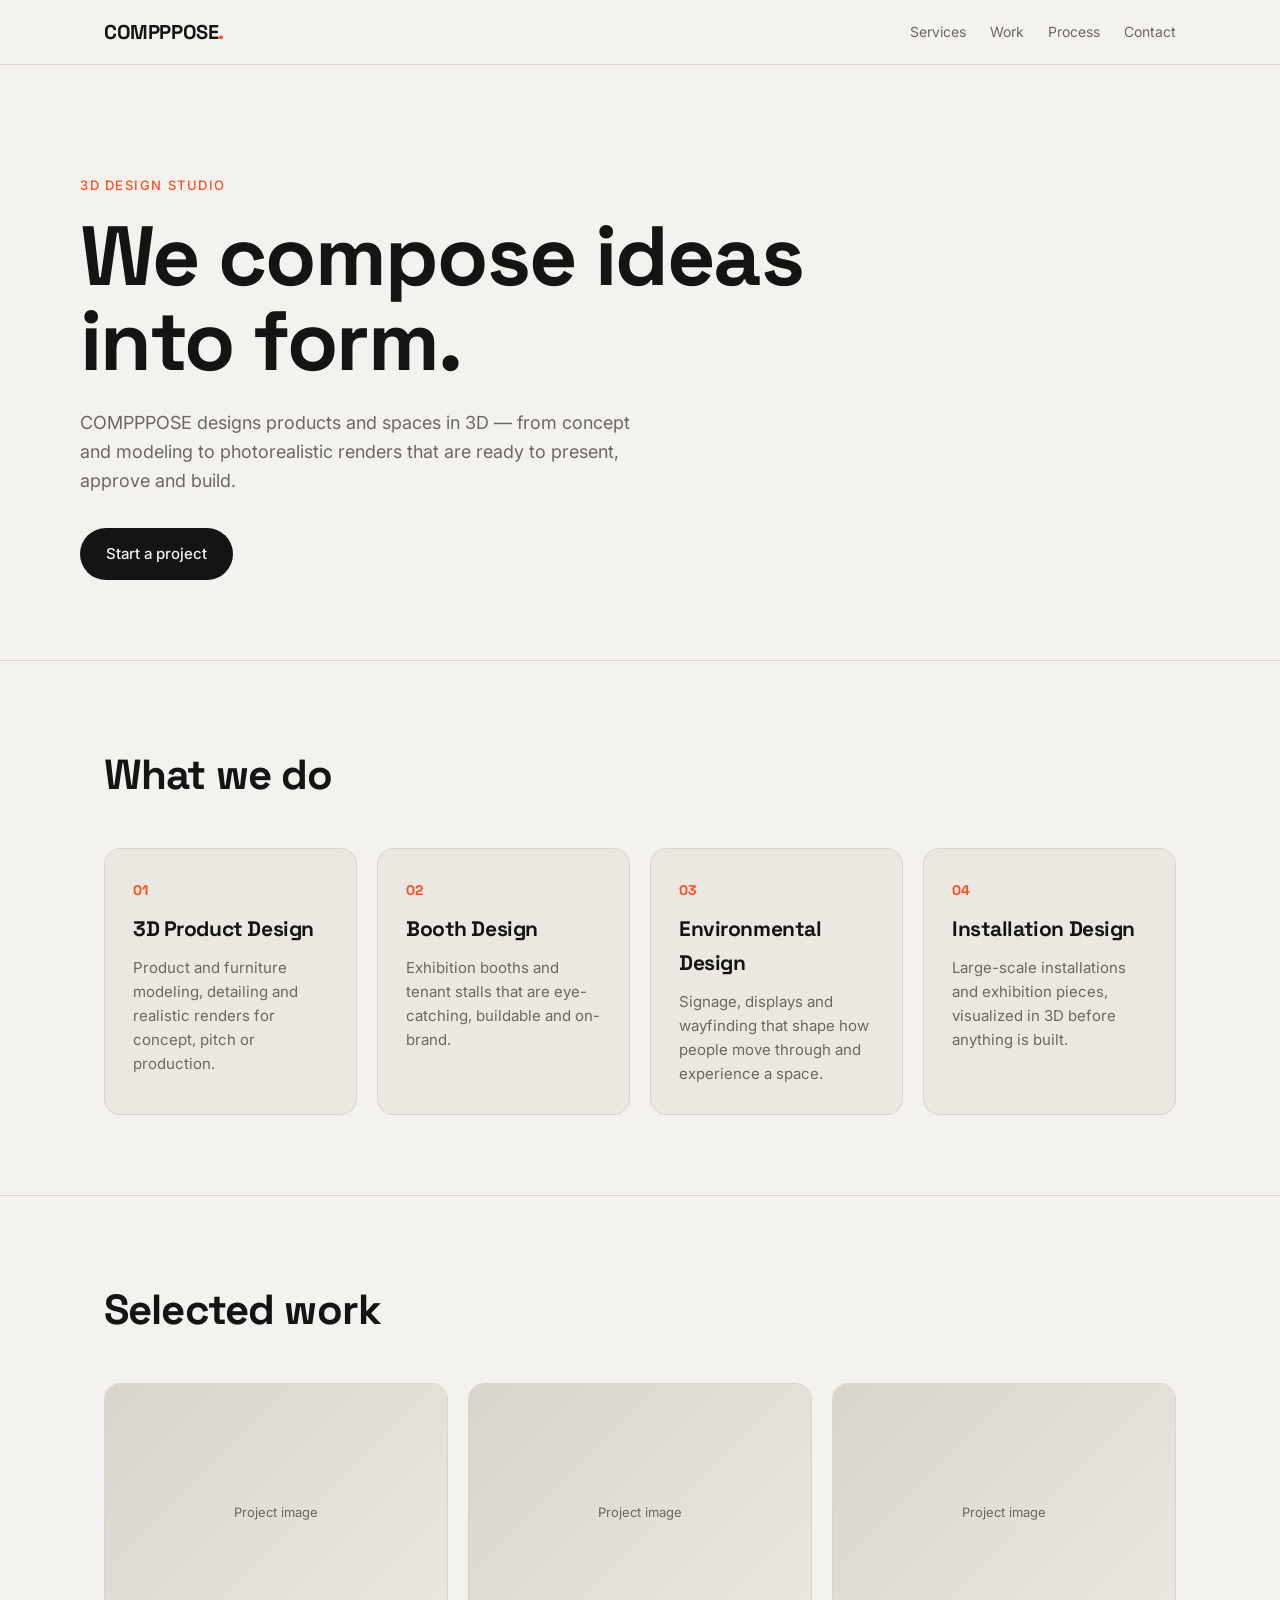
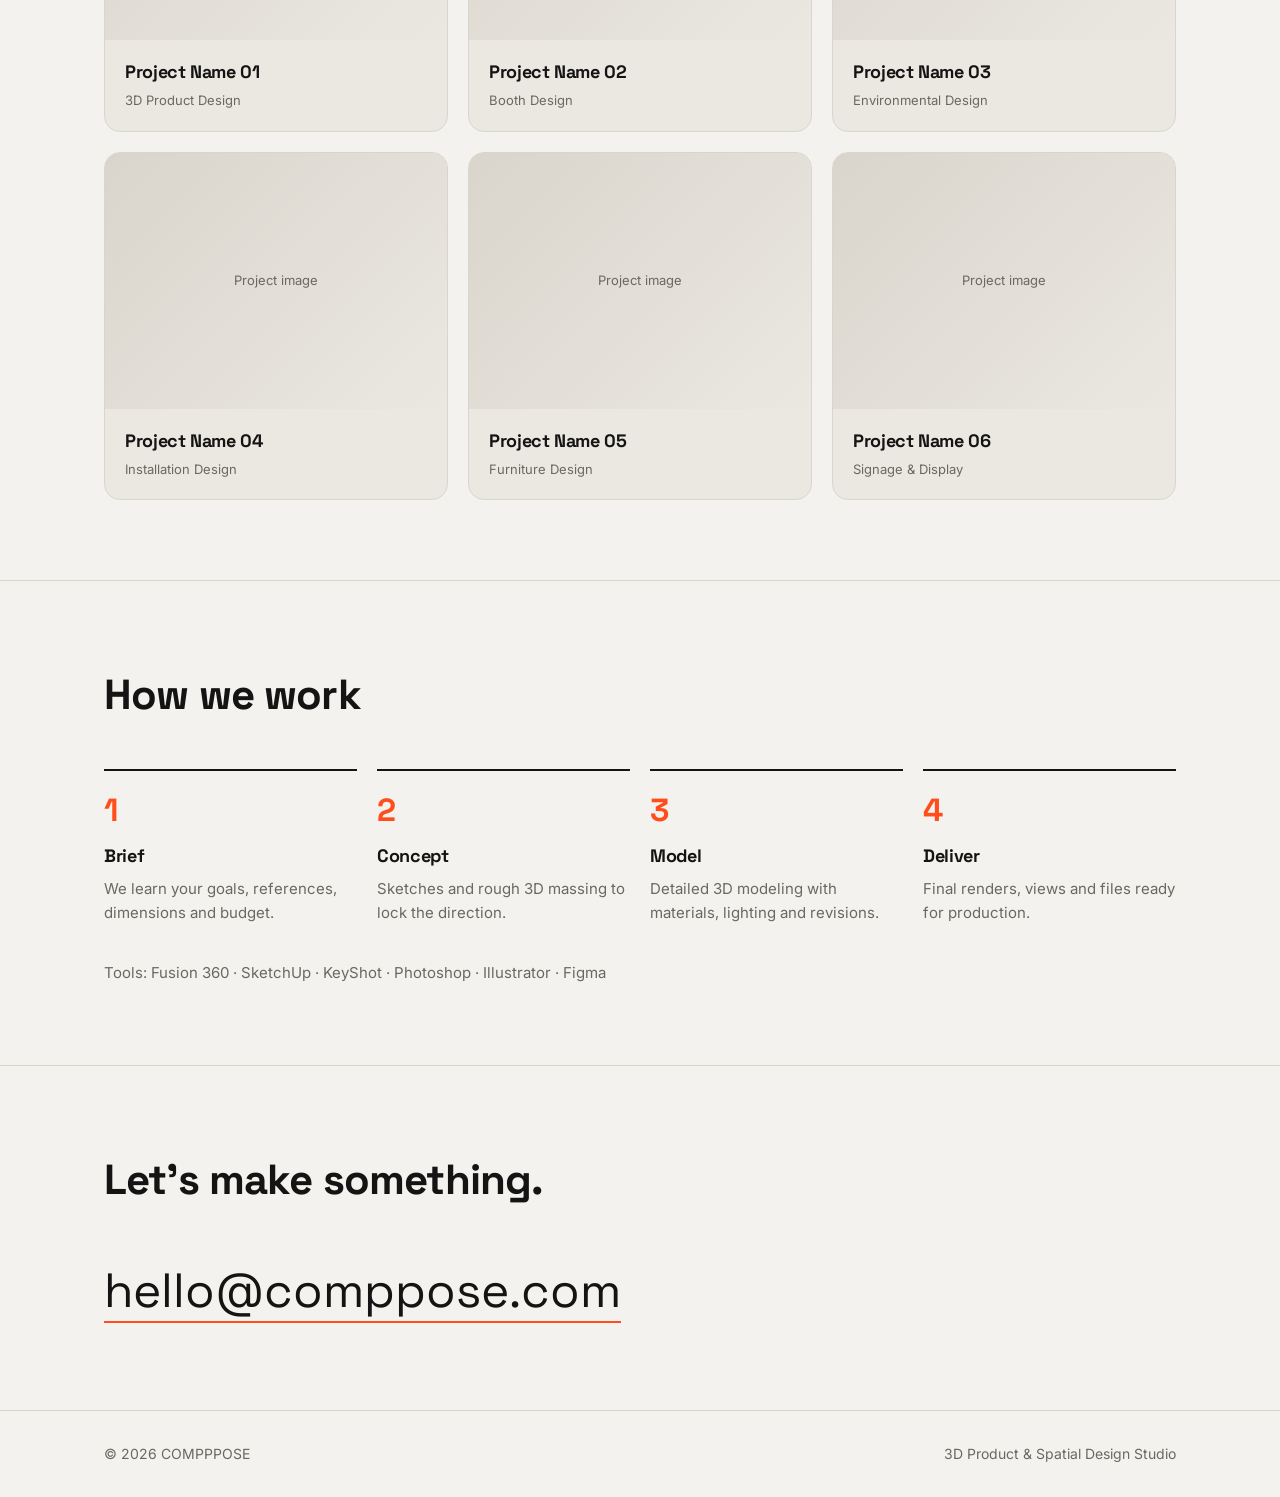
==== index.html @ c091b2ee "Rename index (1).html to index.html" ====
<!DOCTYPE html>
<html lang="en">
<head>
<meta charset="utf-8">
<meta name="viewport" content="width=device-width, initial-scale=1">
<title>COMPPPOSE — 3D Product & Spatial Design Studio</title>
<meta name="description" content="COMPPPOSE is a 3D design studio for product design, booth design, environmental design and installation design.">
<link rel="preconnect" href="https://fonts.googleapis.com">
<link href="https://fonts.googleapis.com/css2?family=Space+Grotesk:wght@400;500;700&family=Inter:wght@400;500&display=swap" rel="stylesheet">
<style>
:root{--bg:#f4f2ee;--fg:#141414;--muted:#6b6862;--line:#d9d5cd;--accent:#ff4d1c;--card:#ebe8e1}
@media (prefers-color-scheme:dark){:root{--bg:#121212;--fg:#f1eee8;--muted:#9a968e;--line:#2c2b29;--card:#1b1a19}}
*{box-sizing:border-box;margin:0;padding:0}
html{scroll-behavior:smooth}
body{background:var(--bg);color:var(--fg);font-family:Inter,system-ui,sans-serif;line-height:1.6}
a{color:inherit;text-decoration:none}
.wrap{max-width:1120px;margin:0 auto;padding:0 24px}
h1,h2,h3,.logo{font-family:"Space Grotesk",system-ui,sans-serif;letter-spacing:-.02em}
header{position:sticky;top:0;background:var(--bg);border-bottom:1px solid var(--line);z-index:5}
header .wrap{display:flex;justify-content:space-between;align-items:center;height:64px}
.logo{font-weight:700;font-size:20px}.logo span{color:var(--accent)}
nav a{margin-left:24px;font-size:14px;color:var(--muted)}nav a:hover{color:var(--fg)}
.hero{padding:110px 0 80px}
.tag{font-size:13px;color:var(--accent);font-weight:500;letter-spacing:.12em;text-transform:uppercase}
h1{font-size:clamp(40px,7vw,84px);line-height:1.02;margin:18px 0 24px;max-width:15ch}
.hero p{max-width:52ch;color:var(--muted);font-size:18px}
.btn{display:inline-block;margin-top:32px;background:var(--fg);color:var(--bg);padding:14px 26px;border-radius:999px;font-weight:500;font-size:15px}
.btn:hover{background:var(--accent);color:#fff}
section{padding:80px 0;border-top:1px solid var(--line)}
h2{font-size:clamp(28px,4vw,42px);margin-bottom:40px}
.grid{display:grid;gap:20px}
.services{grid-template-columns:repeat(auto-fit,minmax(240px,1fr))}
.svc{padding:28px;border:1px solid var(--line);border-radius:16px;background:var(--card)}
.svc b{font-family:"Space Grotesk";color:var(--accent);font-size:14px}
.svc h3{font-size:21px;margin:10px 0}
.svc p{color:var(--muted);font-size:15px}
.work{grid-template-columns:repeat(auto-fit,minmax(300px,1fr))}
.item{border-radius:16px;overflow:hidden;background:var(--card);border:1px solid var(--line)}
.thumb{aspect-ratio:4/3;display:grid;place-items:center;background:linear-gradient(135deg,var(--line),var(--card));color:var(--muted);font-size:13px;position:relative}
.thumb img{position:absolute;inset:0;width:100%;height:100%;object-fit:cover}
.item div.cap{padding:18px 20px}
.item h3{font-size:18px}.item span{font-size:13px;color:var(--muted)}
.steps{grid-template-columns:repeat(auto-fit,minmax(200px,1fr))}
.step{border-top:2px solid var(--fg);padding-top:14px}
.step b{font-family:"Space Grotesk";font-size:32px;color:var(--accent)}
.step h3{font-size:18px;margin:6px 0}.step p{color:var(--muted);font-size:15px}
.tools{color:var(--muted);margin-top:36px;font-size:15px}
.contact{text-align:left}
.contact a.mail{font-family:"Space Grotesk";font-size:clamp(24px,5vw,48px);border-bottom:2px solid var(--accent)}
footer{padding:32px 0;border-top:1px solid var(--line);color:var(--muted);font-size:14px}
footer .wrap{display:flex;justify-content:space-between;flex-wrap:wrap;gap:8px}
@media(max-width:600px){nav a{margin-left:14px}.hero{padding:70px 0 50px}}
</style>
</head>
<body>
<header><div class="wrap">
  <a class="logo" href="#top">COMPPPOSE<span>.</span></a>
  <nav><a href="#services">Services</a><a href="#work">Work</a><a href="#process">Process</a><a href="#contact">Contact</a></nav>
</div></header>

<main id="top">
<div class="wrap hero">
  <div class="tag">3D Design Studio</div>
  <h1>We compose ideas into form.</h1>
  <p>COMPPPOSE designs products and spaces in 3D — from concept and modeling to photorealistic renders that are ready to present, approve and build.</p>
  <a class="btn" href="#contact">Start a project</a>
</div>

<section id="services"><div class="wrap">
  <h2>What we do</h2>
  <div class="grid services">
    <div class="svc"><b>01</b><h3>3D Product Design</h3><p>Product and furniture modeling, detailing and realistic renders for concept, pitch or production.</p></div>
    <div class="svc"><b>02</b><h3>Booth Design</h3><p>Exhibition booths and tenant stalls that are eye-catching, buildable and on-brand.</p></div>
    <div class="svc"><b>03</b><h3>Environmental Design</h3><p>Signage, displays and wayfinding that shape how people move through and experience a space.</p></div>
    <div class="svc"><b>04</b><h3>Installation Design</h3><p>Large-scale installations and exhibition pieces, visualized in 3D before anything is built.</p></div>
  </div>
</div></section>

<section id="work"><div class="wrap">
  <h2>Selected work</h2>
  <div class="grid work">
    <!-- Replace each placeholder: put your render in /images and uncomment the <img> line -->
    <a class="item" href="#"><div class="thumb">Project image<!-- <img src="images/project-1.jpg" alt="Project 1"> --></div><div class="cap"><h3>Project Name 01</h3><span>3D Product Design</span></div></a>
    <a class="item" href="#"><div class="thumb">Project image<!-- <img src="images/project-2.jpg" alt="Project 2"> --></div><div class="cap"><h3>Project Name 02</h3><span>Booth Design</span></div></a>
    <a class="item" href="#"><div class="thumb">Project image<!-- <img src="images/project-3.jpg" alt="Project 3"> --></div><div class="cap"><h3>Project Name 03</h3><span>Environmental Design</span></div></a>
    <a class="item" href="#"><div class="thumb">Project image<!-- <img src="images/project-4.jpg" alt="Project 4"> --></div><div class="cap"><h3>Project Name 04</h3><span>Installation Design</span></div></a>
    <a class="item" href="#"><div class="thumb">Project image<!-- <img src="images/project-5.jpg" alt="Project 5"> --></div><div class="cap"><h3>Project Name 05</h3><span>Furniture Design</span></div></a>
    <a class="item" href="#"><div class="thumb">Project image<!-- <img src="images/project-6.jpg" alt="Project 6"> --></div><div class="cap"><h3>Project Name 06</h3><span>Signage &amp; Display</span></div></a>
  </div>
</div></section>

<section id="process"><div class="wrap">
  <h2>How we work</h2>
  <div class="grid steps">
    <div class="step"><b>1</b><h3>Brief</h3><p>We learn your goals, references, dimensions and budget.</p></div>
    <div class="step"><b>2</b><h3>Concept</h3><p>Sketches and rough 3D massing to lock the direction.</p></div>
    <div class="step"><b>3</b><h3>Model</h3><p>Detailed 3D modeling with materials, lighting and revisions.</p></div>
    <div class="step"><b>4</b><h3>Deliver</h3><p>Final renders, views and files ready for production.</p></div>
  </div>
  <p class="tools">Tools: Fusion 360 · SketchUp · KeyShot · Photoshop · Illustrator · Figma</p>
</div></section>

<section id="contact"><div class="wrap contact">
  <h2>Let’s make something.</h2>
  <a class="mail" href="mailto:hello@comppose.com">hello@comppose.com</a>
</div></section>
</main>

<footer><div class="wrap"><span>© <script>document.write(new Date().getFullYear())</script> COMPPPOSE</span><span>3D Product &amp; Spatial Design Studio</span></div></footer>
</body>
</html>
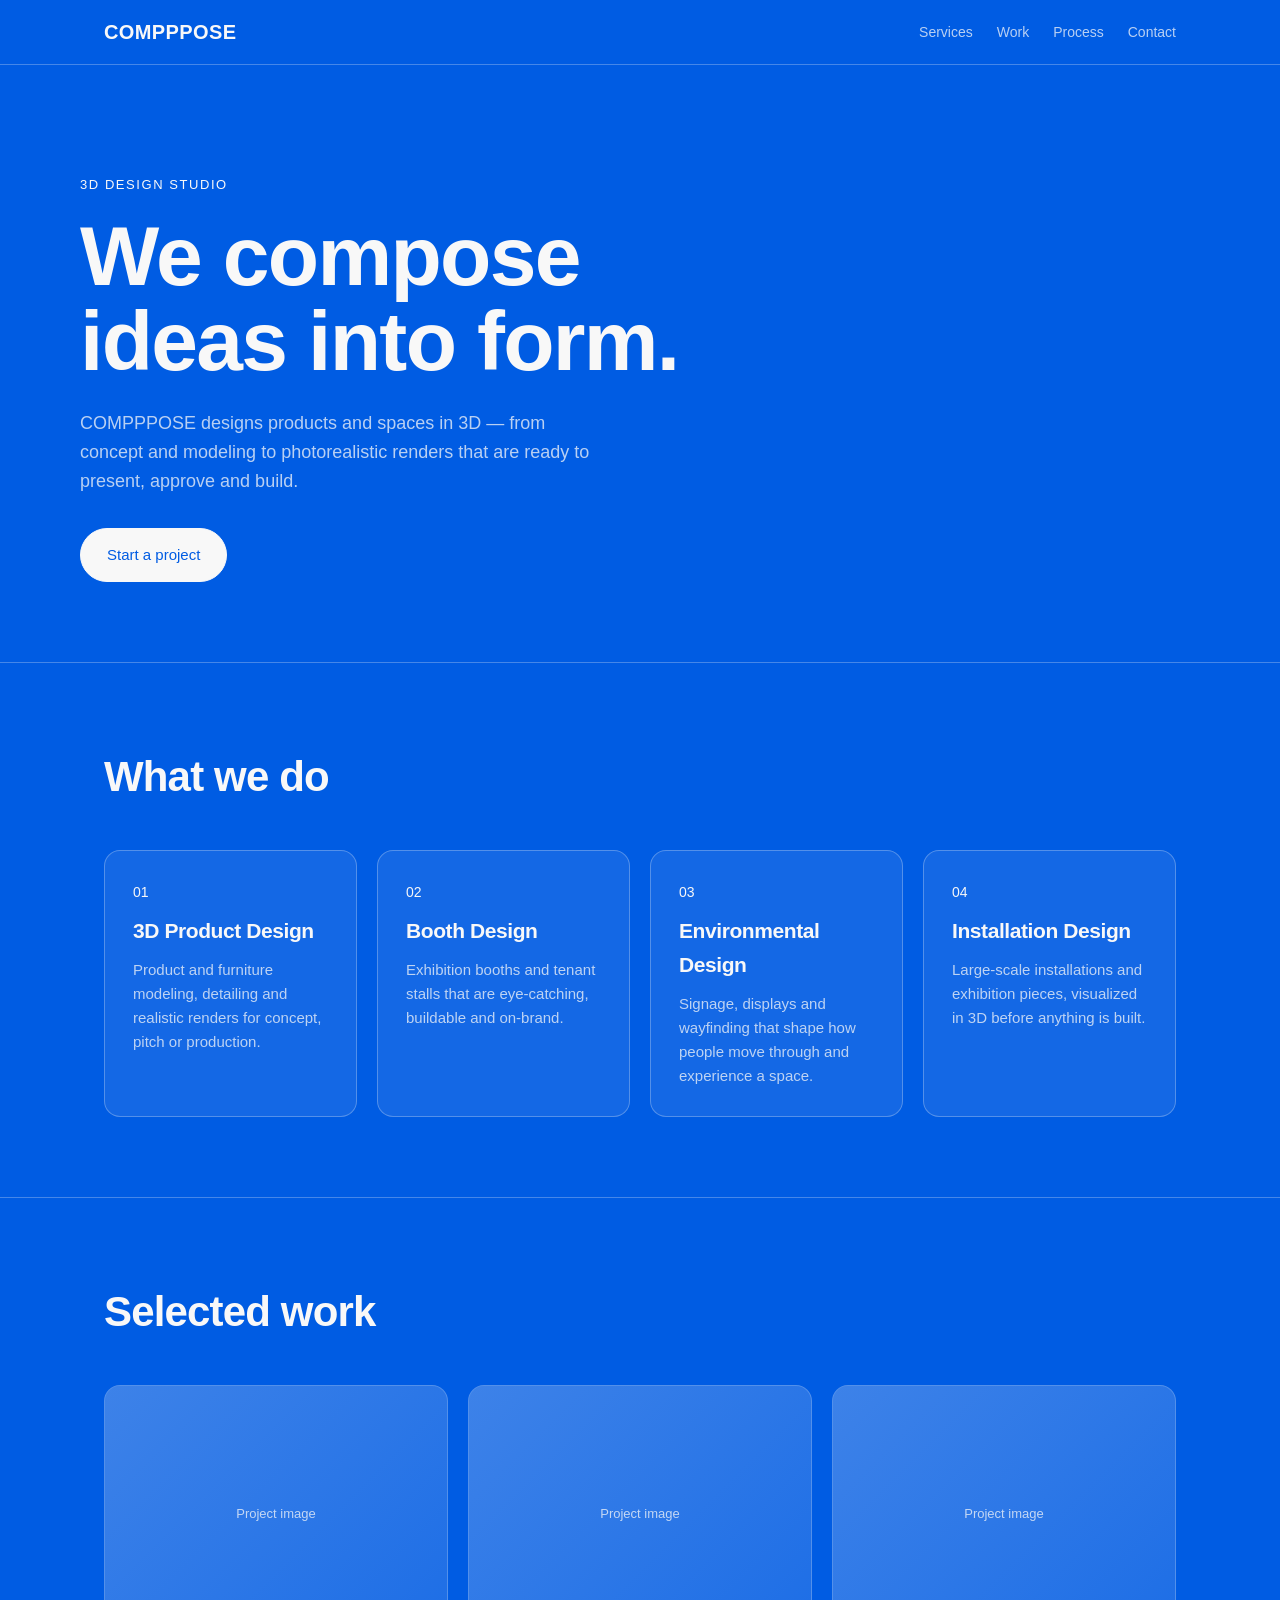
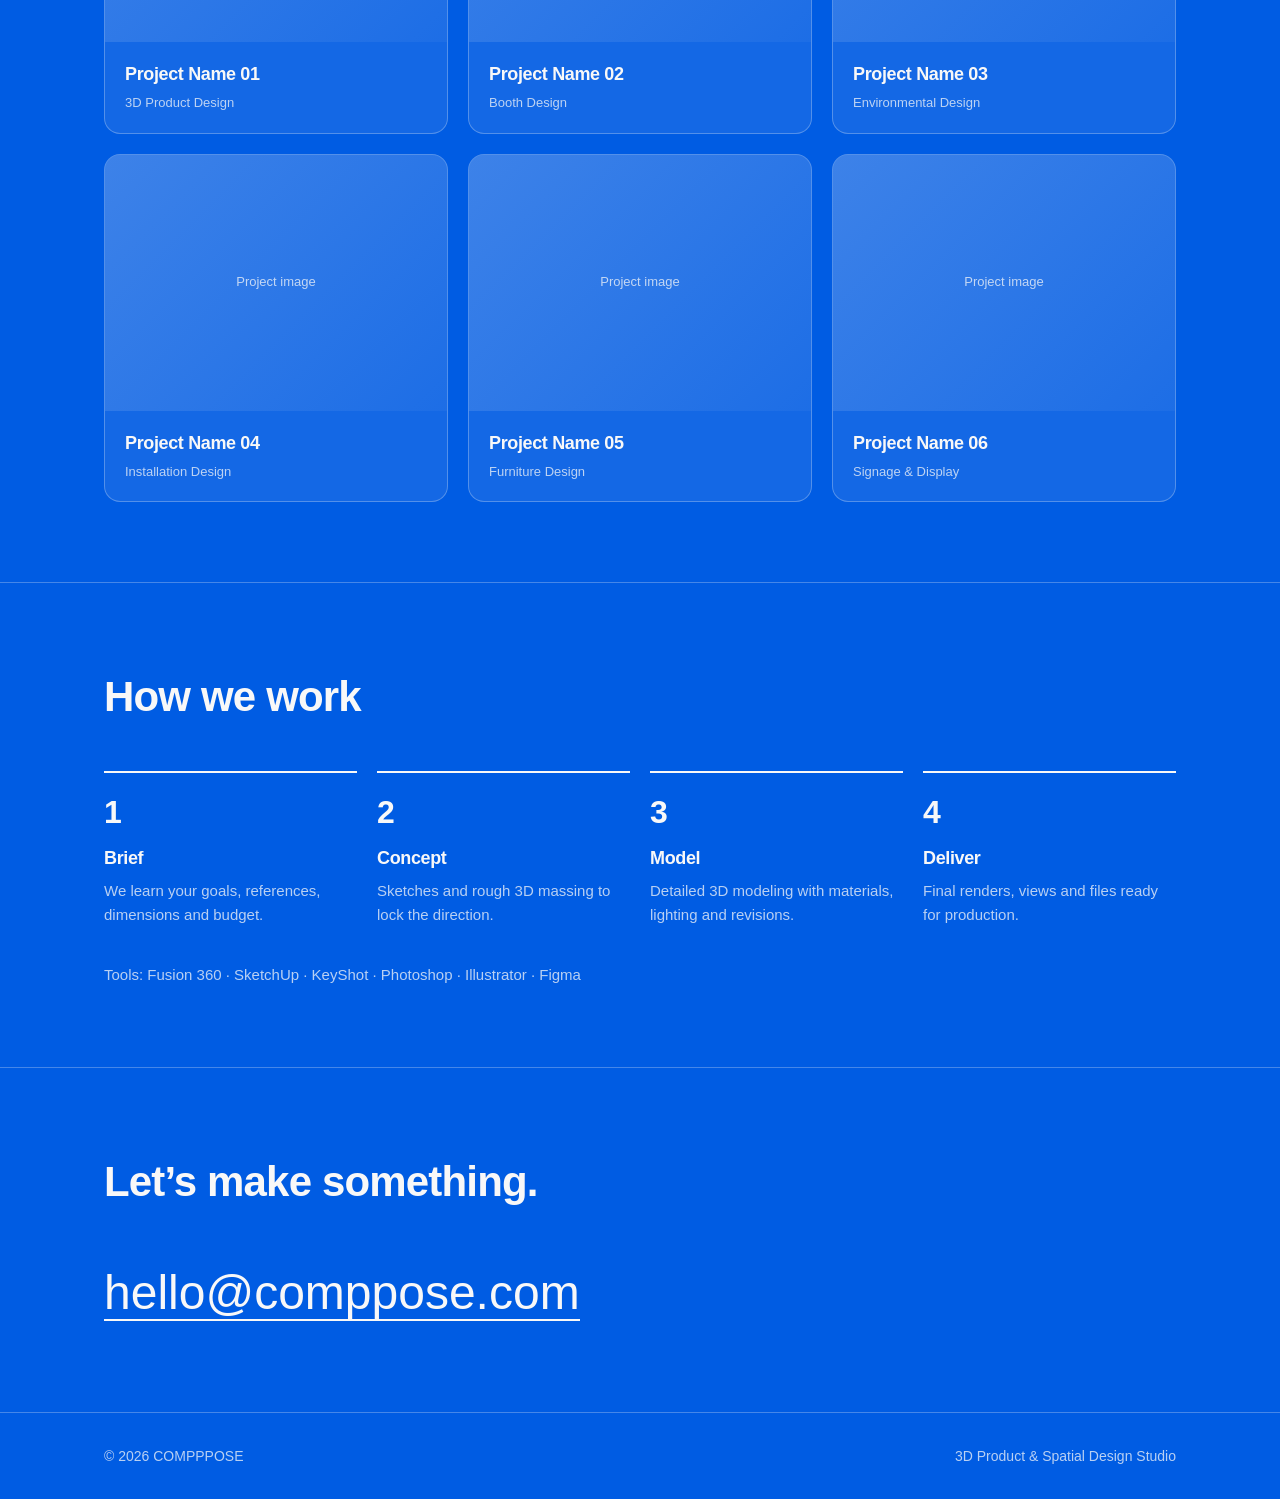
==== commit 664c2e4c: "Add files via upload" ====
--- a/index.html
+++ b/index.html
@@ -5,48 +5,46 @@
 <meta name="viewport" content="width=device-width, initial-scale=1">
 <title>COMPPPOSE — 3D Product & Spatial Design Studio</title>
 <meta name="description" content="COMPPPOSE is a 3D design studio for product design, booth design, environmental design and installation design.">
-<link rel="preconnect" href="https://fonts.googleapis.com">
-<link href="https://fonts.googleapis.com/css2?family=Space+Grotesk:wght@400;500;700&family=Inter:wght@400;500&display=swap" rel="stylesheet">
+<meta name="theme-color" content="#005ce3">
 <style>
-:root{--bg:#f4f2ee;--fg:#141414;--muted:#6b6862;--line:#d9d5cd;--accent:#ff4d1c;--card:#ebe8e1}
-@media (prefers-color-scheme:dark){:root{--bg:#121212;--fg:#f1eee8;--muted:#9a968e;--line:#2c2b29;--card:#1b1a19}}
+:root{--bg:#005ce3;--fg:#f8f8f8;--muted:rgba(248,248,248,.74);--line:rgba(248,248,248,.28);--card:rgba(248,248,248,.08);--accent:#f8f8f8;--font:"Helvetica Neue",Helvetica,Arial,sans-serif}
 *{box-sizing:border-box;margin:0;padding:0}
 html{scroll-behavior:smooth}
-body{background:var(--bg);color:var(--fg);font-family:Inter,system-ui,sans-serif;line-height:1.6}
+body{background:var(--bg);color:var(--fg);font-family:var(--font);line-height:1.6;-webkit-font-smoothing:antialiased}
 a{color:inherit;text-decoration:none}
 .wrap{max-width:1120px;margin:0 auto;padding:0 24px}
-h1,h2,h3,.logo{font-family:"Space Grotesk",system-ui,sans-serif;letter-spacing:-.02em}
+h1,h2,h3,.logo{font-family:var(--font);letter-spacing:-.02em}
 header{position:sticky;top:0;background:var(--bg);border-bottom:1px solid var(--line);z-index:5}
 header .wrap{display:flex;justify-content:space-between;align-items:center;height:64px}
-.logo{font-weight:700;font-size:20px}.logo span{color:var(--accent)}
+.logo{font-weight:700;font-size:20px;letter-spacing:.02em}
 nav a{margin-left:24px;font-size:14px;color:var(--muted)}nav a:hover{color:var(--fg)}
 .hero{padding:110px 0 80px}
-.tag{font-size:13px;color:var(--accent);font-weight:500;letter-spacing:.12em;text-transform:uppercase}
-h1{font-size:clamp(40px,7vw,84px);line-height:1.02;margin:18px 0 24px;max-width:15ch}
+.tag{font-size:13px;color:var(--fg);font-weight:500;letter-spacing:.12em;text-transform:uppercase}
+h1{font-size:clamp(40px,7vw,84px);line-height:1.02;font-weight:700;margin:18px 0 24px;max-width:15ch}
 .hero p{max-width:52ch;color:var(--muted);font-size:18px}
-.btn{display:inline-block;margin-top:32px;background:var(--fg);color:var(--bg);padding:14px 26px;border-radius:999px;font-weight:500;font-size:15px}
-.btn:hover{background:var(--accent);color:#fff}
+.btn{display:inline-block;margin-top:32px;background:var(--fg);color:var(--bg);padding:14px 26px;border-radius:999px;font-weight:500;font-size:15px;border:1px solid var(--fg)}
+.btn:hover{background:transparent;color:var(--fg)}
 section{padding:80px 0;border-top:1px solid var(--line)}
-h2{font-size:clamp(28px,4vw,42px);margin-bottom:40px}
+h2{font-size:clamp(28px,4vw,42px);font-weight:700;margin-bottom:40px}
 .grid{display:grid;gap:20px}
 .services{grid-template-columns:repeat(auto-fit,minmax(240px,1fr))}
 .svc{padding:28px;border:1px solid var(--line);border-radius:16px;background:var(--card)}
-.svc b{font-family:"Space Grotesk";color:var(--accent);font-size:14px}
+.svc b{color:var(--fg);font-size:14px;font-weight:500}
 .svc h3{font-size:21px;margin:10px 0}
 .svc p{color:var(--muted);font-size:15px}
 .work{grid-template-columns:repeat(auto-fit,minmax(300px,1fr))}
 .item{border-radius:16px;overflow:hidden;background:var(--card);border:1px solid var(--line)}
-.thumb{aspect-ratio:4/3;display:grid;place-items:center;background:linear-gradient(135deg,var(--line),var(--card));color:var(--muted);font-size:13px;position:relative}
+.thumb{aspect-ratio:4/3;display:grid;place-items:center;background:linear-gradient(135deg,rgba(248,248,248,.18),rgba(248,248,248,.04));color:var(--muted);font-size:13px;position:relative}
 .thumb img{position:absolute;inset:0;width:100%;height:100%;object-fit:cover}
 .item div.cap{padding:18px 20px}
 .item h3{font-size:18px}.item span{font-size:13px;color:var(--muted)}
 .steps{grid-template-columns:repeat(auto-fit,minmax(200px,1fr))}
 .step{border-top:2px solid var(--fg);padding-top:14px}
-.step b{font-family:"Space Grotesk";font-size:32px;color:var(--accent)}
+.step b{font-size:32px;font-weight:700;color:var(--fg)}
 .step h3{font-size:18px;margin:6px 0}.step p{color:var(--muted);font-size:15px}
 .tools{color:var(--muted);margin-top:36px;font-size:15px}
 .contact{text-align:left}
-.contact a.mail{font-family:"Space Grotesk";font-size:clamp(24px,5vw,48px);border-bottom:2px solid var(--accent)}
+.contact a.mail{font-size:clamp(24px,5vw,48px);font-weight:500;border-bottom:2px solid var(--fg)}
 footer{padding:32px 0;border-top:1px solid var(--line);color:var(--muted);font-size:14px}
 footer .wrap{display:flex;justify-content:space-between;flex-wrap:wrap;gap:8px}
 @media(max-width:600px){nav a{margin-left:14px}.hero{padding:70px 0 50px}}
@@ -54,7 +52,7 @@
 </head>
 <body>
 <header><div class="wrap">
-  <a class="logo" href="#top">COMPPPOSE<span>.</span></a>
+  <a class="logo" href="#top">COMPPPOSE</a>
   <nav><a href="#services">Services</a><a href="#work">Work</a><a href="#process">Process</a><a href="#contact">Contact</a></nav>
 </div></header>
 
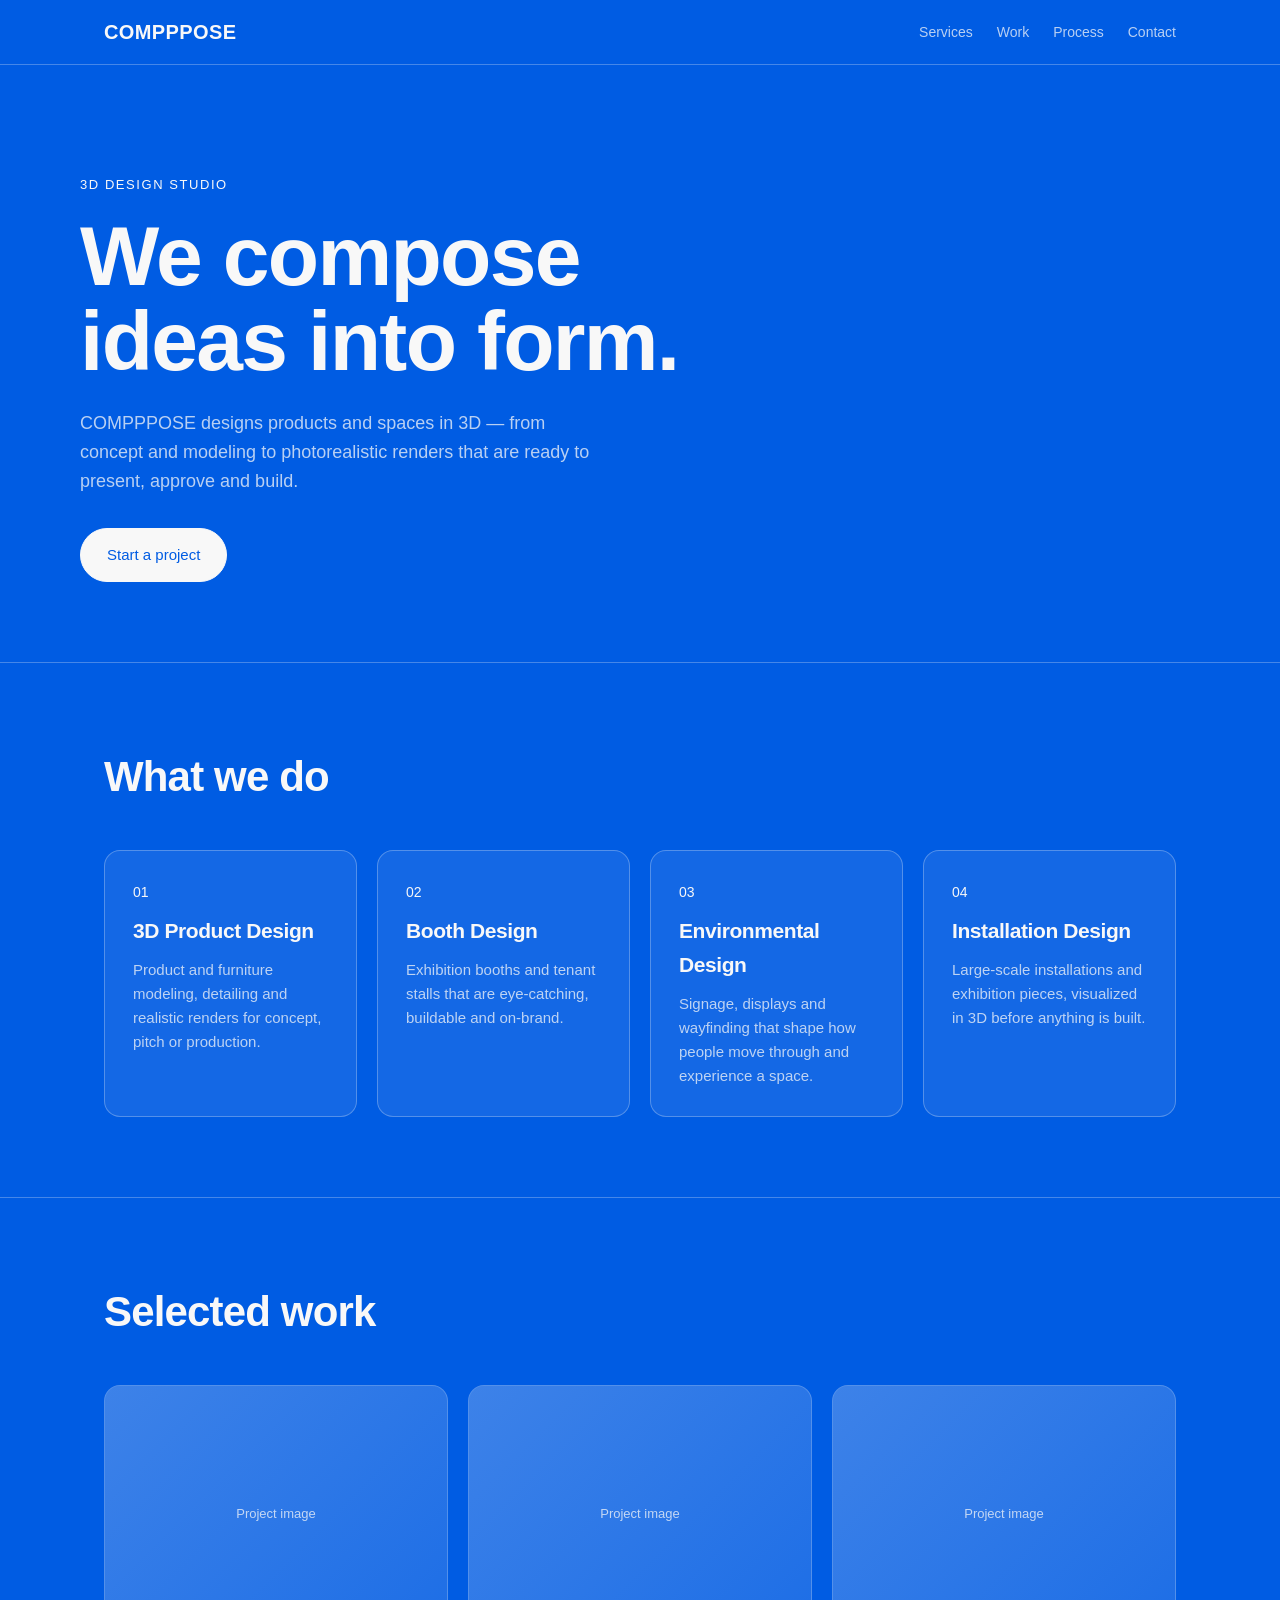
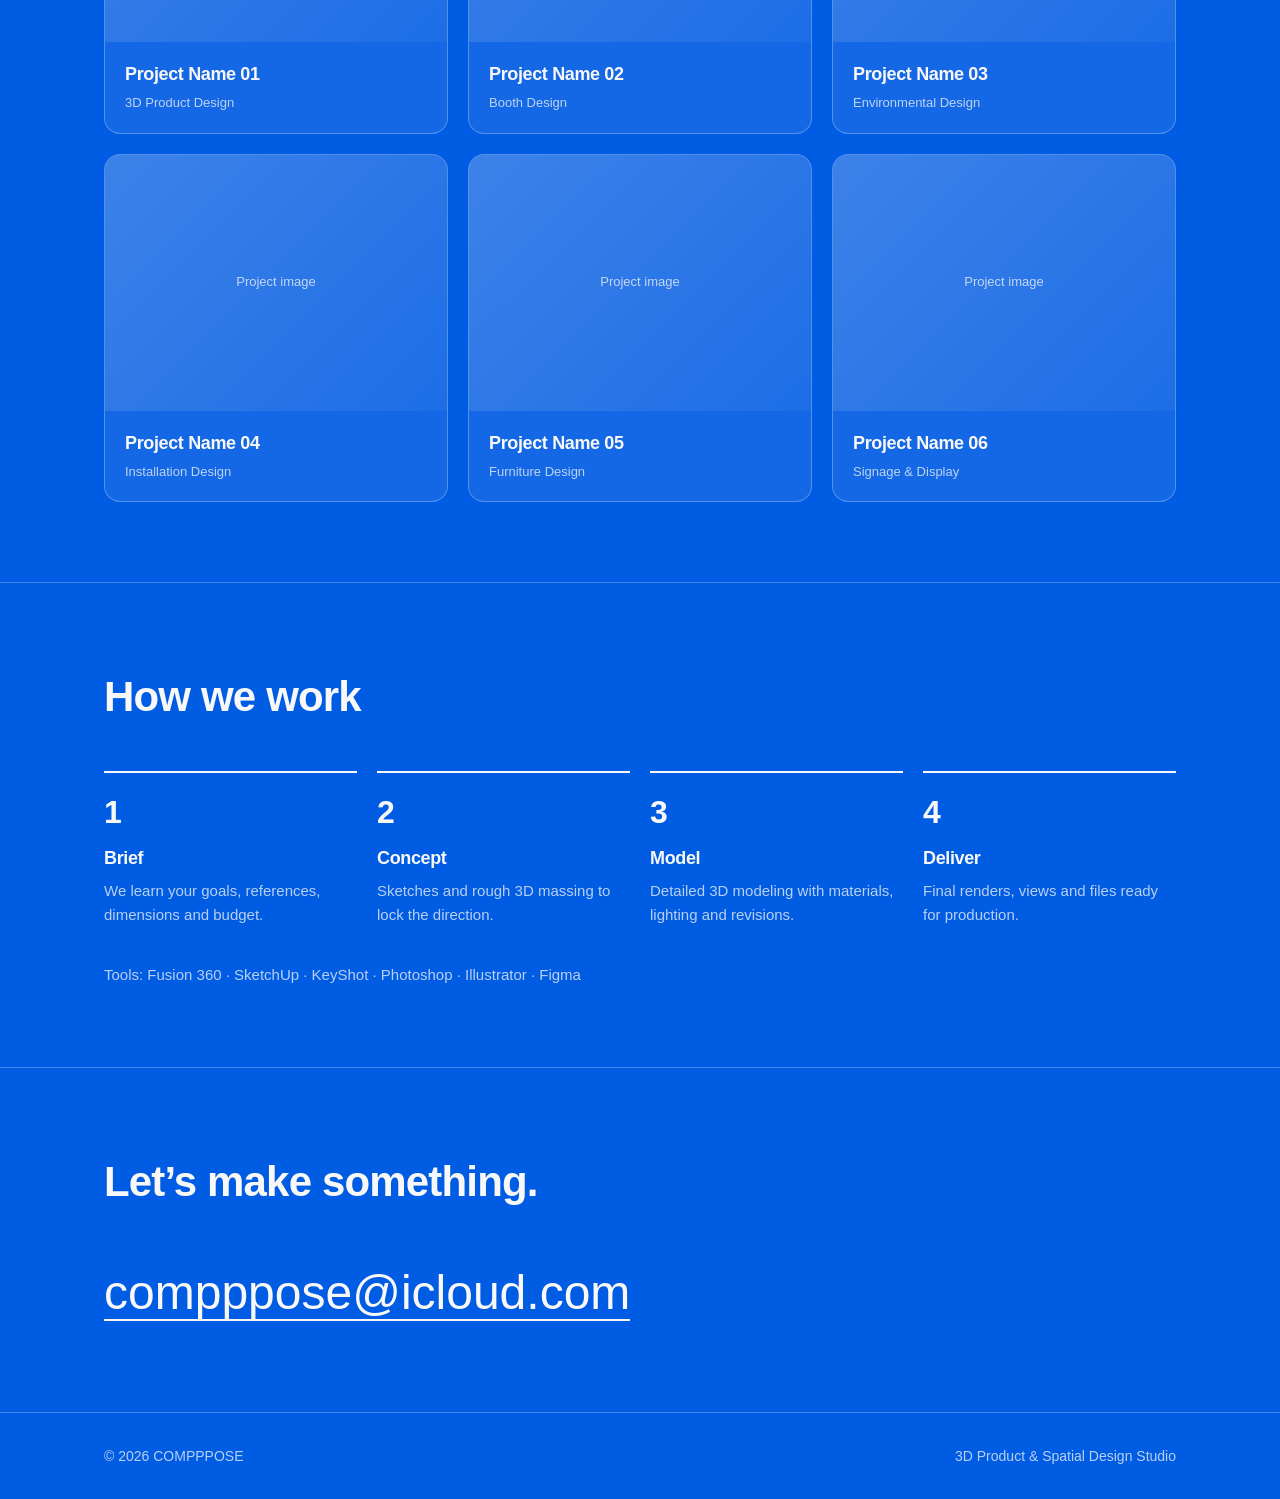
==== commit 89089148: "Update email.html" ====
--- a/index.html
+++ b/index.html
@@ -100,7 +100,7 @@
 
 <section id="contact"><div class="wrap contact">
   <h2>Let’s make something.</h2>
-  <a class="mail" href="mailto:hello@comppose.com">hello@comppose.com</a>
+  <a class="mail" href="mailto:comppose@icloud.com">compppose@icloud.com</a>
 </div></section>
 </main>
 
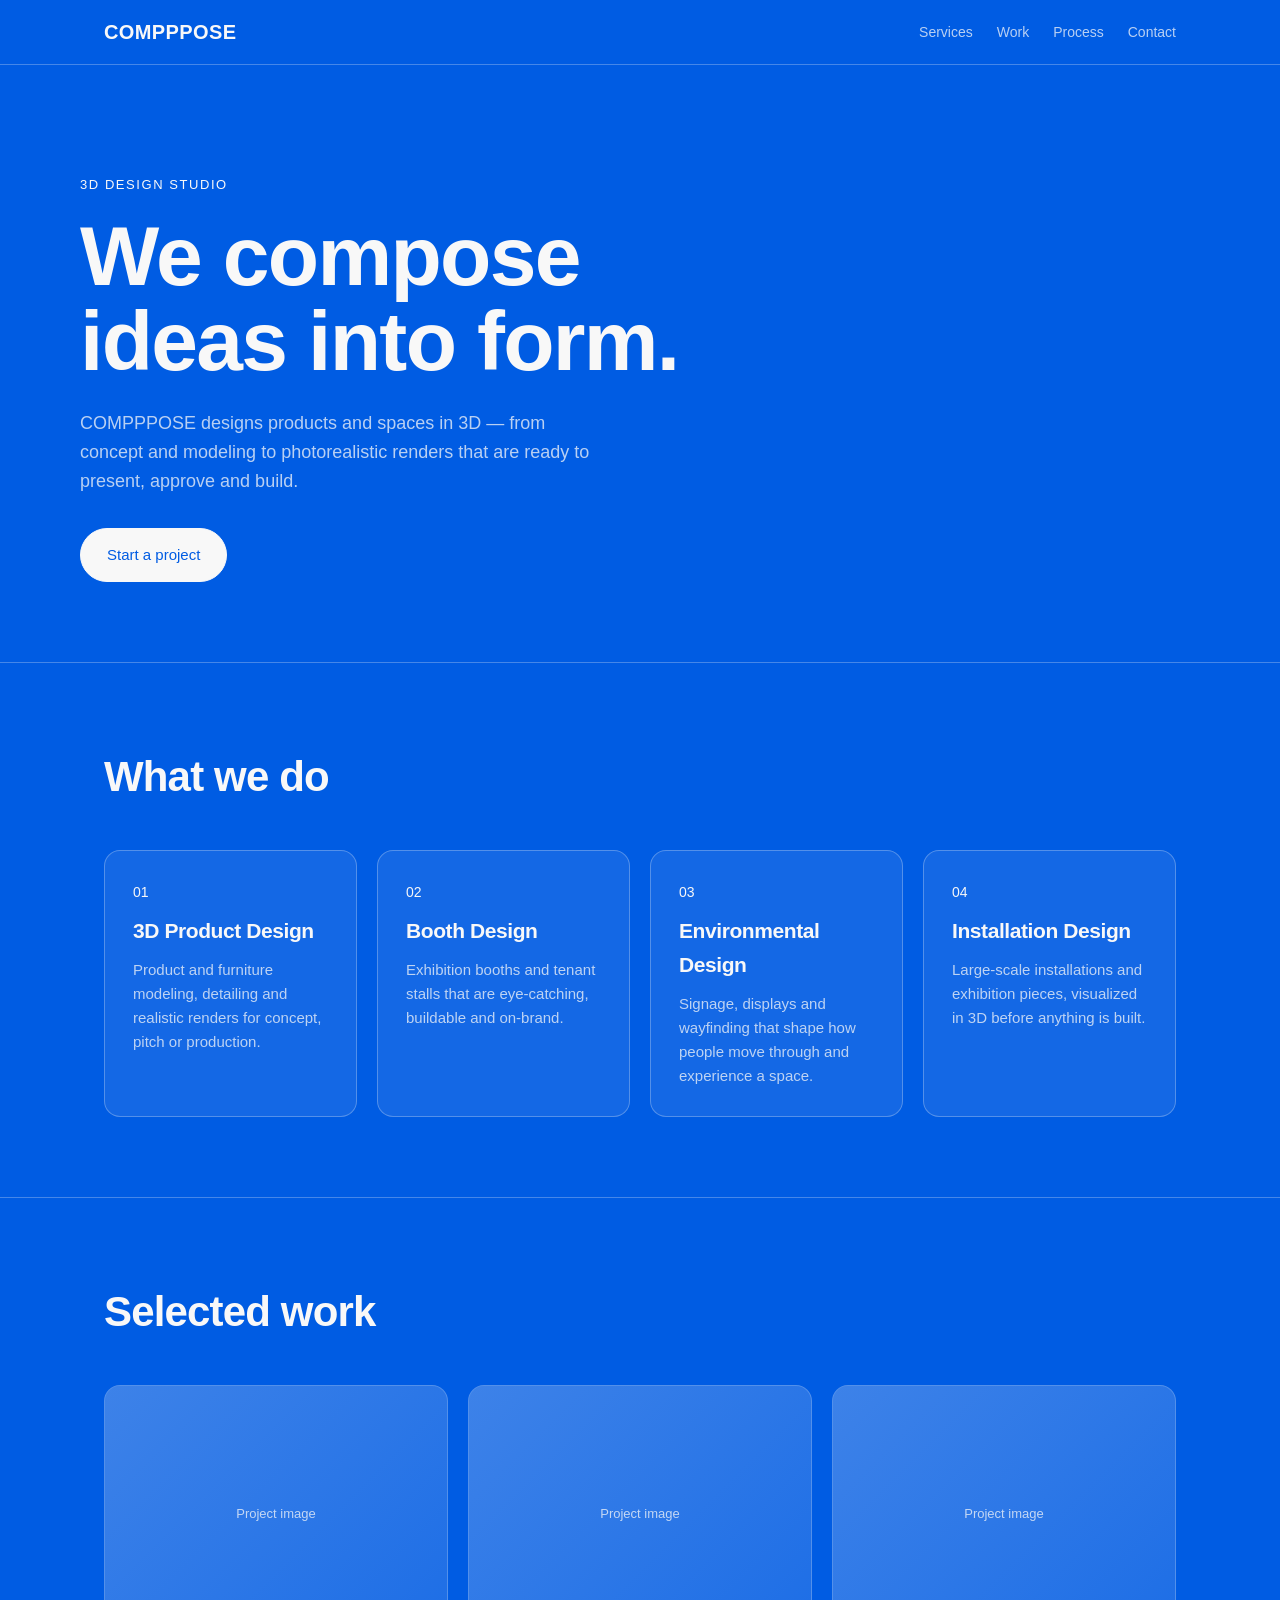
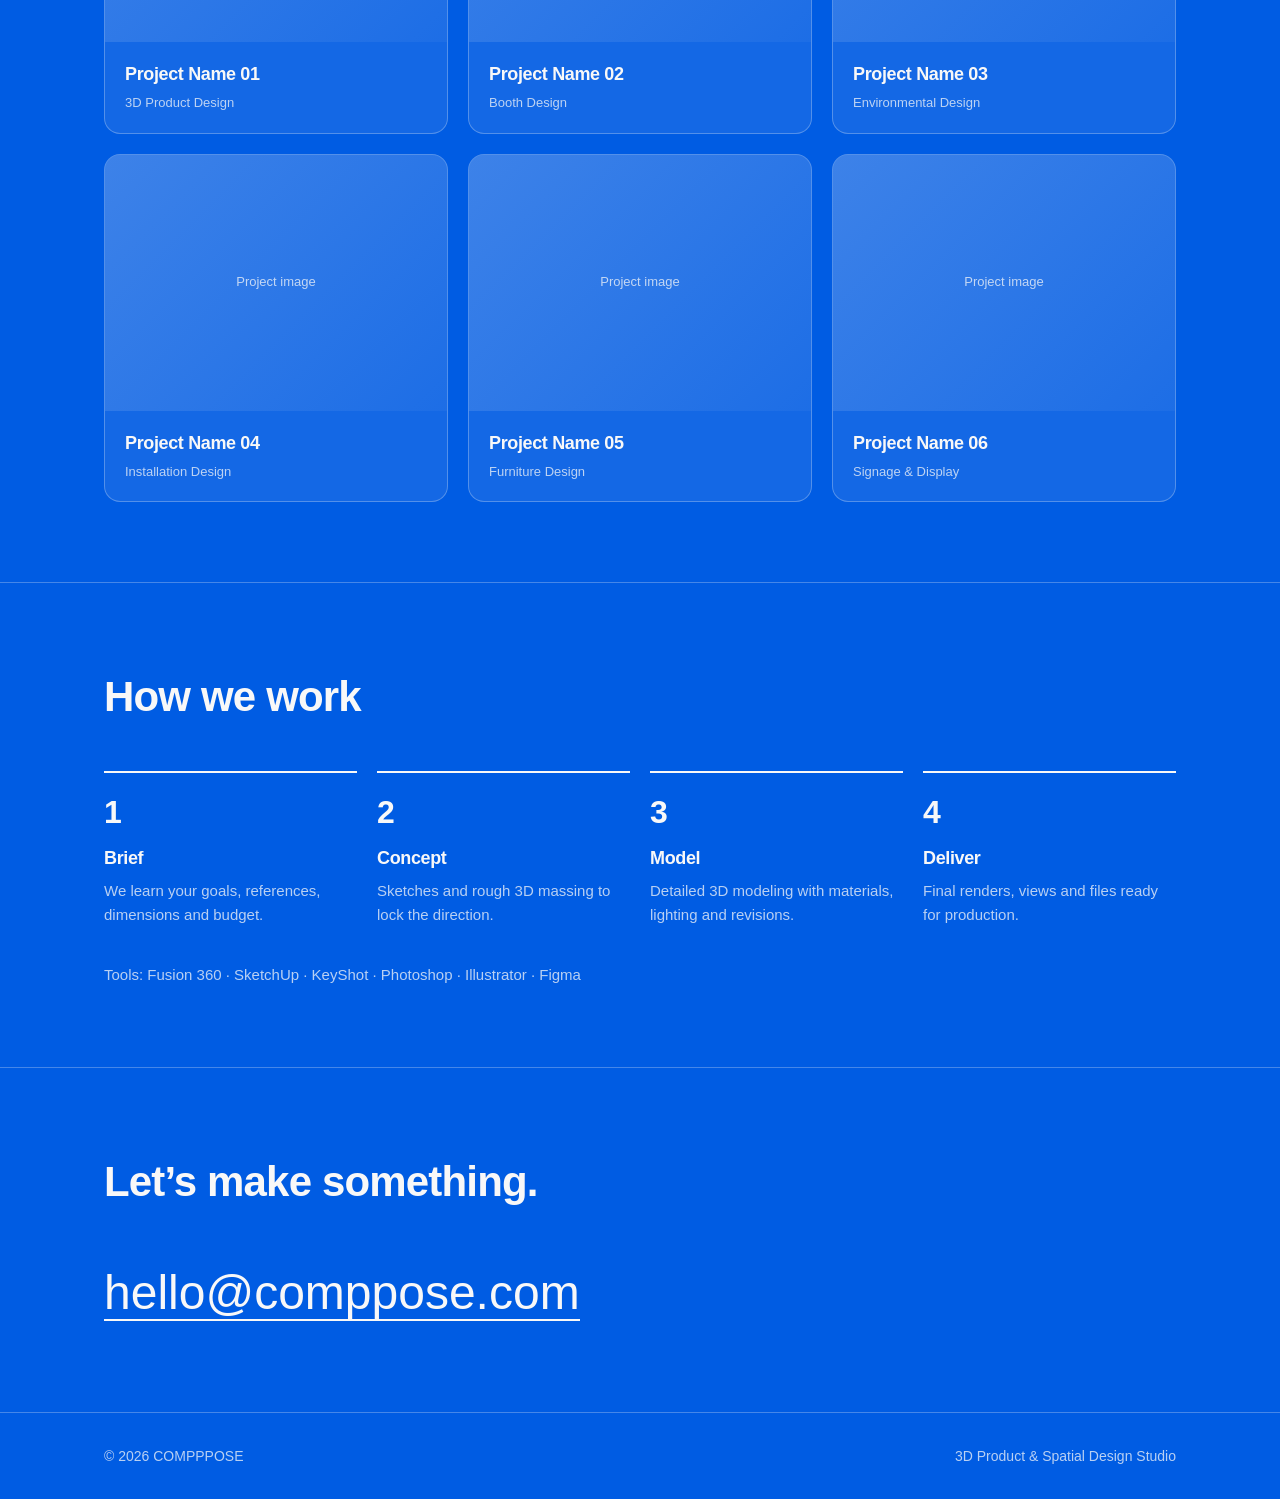
==== commit 605e9fc2: "Add files via upload" ====
--- a/index.html
+++ b/index.html
@@ -6,49 +6,7 @@
 <title>COMPPPOSE — 3D Product & Spatial Design Studio</title>
 <meta name="description" content="COMPPPOSE is a 3D design studio for product design, booth design, environmental design and installation design.">
 <meta name="theme-color" content="#005ce3">
-<style>
-:root{--bg:#005ce3;--fg:#f8f8f8;--muted:rgba(248,248,248,.74);--line:rgba(248,248,248,.28);--card:rgba(248,248,248,.08);--accent:#f8f8f8;--font:"Helvetica Neue",Helvetica,Arial,sans-serif}
-*{box-sizing:border-box;margin:0;padding:0}
-html{scroll-behavior:smooth}
-body{background:var(--bg);color:var(--fg);font-family:var(--font);line-height:1.6;-webkit-font-smoothing:antialiased}
-a{color:inherit;text-decoration:none}
-.wrap{max-width:1120px;margin:0 auto;padding:0 24px}
-h1,h2,h3,.logo{font-family:var(--font);letter-spacing:-.02em}
-header{position:sticky;top:0;background:var(--bg);border-bottom:1px solid var(--line);z-index:5}
-header .wrap{display:flex;justify-content:space-between;align-items:center;height:64px}
-.logo{font-weight:700;font-size:20px;letter-spacing:.02em}
-nav a{margin-left:24px;font-size:14px;color:var(--muted)}nav a:hover{color:var(--fg)}
-.hero{padding:110px 0 80px}
-.tag{font-size:13px;color:var(--fg);font-weight:500;letter-spacing:.12em;text-transform:uppercase}
-h1{font-size:clamp(40px,7vw,84px);line-height:1.02;font-weight:700;margin:18px 0 24px;max-width:15ch}
-.hero p{max-width:52ch;color:var(--muted);font-size:18px}
-.btn{display:inline-block;margin-top:32px;background:var(--fg);color:var(--bg);padding:14px 26px;border-radius:999px;font-weight:500;font-size:15px;border:1px solid var(--fg)}
-.btn:hover{background:transparent;color:var(--fg)}
-section{padding:80px 0;border-top:1px solid var(--line)}
-h2{font-size:clamp(28px,4vw,42px);font-weight:700;margin-bottom:40px}
-.grid{display:grid;gap:20px}
-.services{grid-template-columns:repeat(auto-fit,minmax(240px,1fr))}
-.svc{padding:28px;border:1px solid var(--line);border-radius:16px;background:var(--card)}
-.svc b{color:var(--fg);font-size:14px;font-weight:500}
-.svc h3{font-size:21px;margin:10px 0}
-.svc p{color:var(--muted);font-size:15px}
-.work{grid-template-columns:repeat(auto-fit,minmax(300px,1fr))}
-.item{border-radius:16px;overflow:hidden;background:var(--card);border:1px solid var(--line)}
-.thumb{aspect-ratio:4/3;display:grid;place-items:center;background:linear-gradient(135deg,rgba(248,248,248,.18),rgba(248,248,248,.04));color:var(--muted);font-size:13px;position:relative}
-.thumb img{position:absolute;inset:0;width:100%;height:100%;object-fit:cover}
-.item div.cap{padding:18px 20px}
-.item h3{font-size:18px}.item span{font-size:13px;color:var(--muted)}
-.steps{grid-template-columns:repeat(auto-fit,minmax(200px,1fr))}
-.step{border-top:2px solid var(--fg);padding-top:14px}
-.step b{font-size:32px;font-weight:700;color:var(--fg)}
-.step h3{font-size:18px;margin:6px 0}.step p{color:var(--muted);font-size:15px}
-.tools{color:var(--muted);margin-top:36px;font-size:15px}
-.contact{text-align:left}
-.contact a.mail{font-size:clamp(24px,5vw,48px);font-weight:500;border-bottom:2px solid var(--fg)}
-footer{padding:32px 0;border-top:1px solid var(--line);color:var(--muted);font-size:14px}
-footer .wrap{display:flex;justify-content:space-between;flex-wrap:wrap;gap:8px}
-@media(max-width:600px){nav a{margin-left:14px}.hero{padding:70px 0 50px}}
-</style>
+<link rel="stylesheet" href="style.css">
 </head>
 <body>
 <header><div class="wrap">
@@ -78,7 +36,7 @@
   <h2>Selected work</h2>
   <div class="grid work">
     <!-- Replace each placeholder: put your render in /images and uncomment the <img> line -->
-    <a class="item" href="#"><div class="thumb">Project image<!-- <img src="images/project-1.jpg" alt="Project 1"> --></div><div class="cap"><h3>Project Name 01</h3><span>3D Product Design</span></div></a>
+    <a class="item" href="projects/project-01.html"><div class="thumb">Project image<!-- <img src="images/project-01/cover.jpg" alt="Project Name 01"> --></div><div class="cap"><h3>Project Name 01</h3><span>3D Product Design</span></div></a>
     <a class="item" href="#"><div class="thumb">Project image<!-- <img src="images/project-2.jpg" alt="Project 2"> --></div><div class="cap"><h3>Project Name 02</h3><span>Booth Design</span></div></a>
     <a class="item" href="#"><div class="thumb">Project image<!-- <img src="images/project-3.jpg" alt="Project 3"> --></div><div class="cap"><h3>Project Name 03</h3><span>Environmental Design</span></div></a>
     <a class="item" href="#"><div class="thumb">Project image<!-- <img src="images/project-4.jpg" alt="Project 4"> --></div><div class="cap"><h3>Project Name 04</h3><span>Installation Design</span></div></a>
@@ -100,7 +58,7 @@
 
 <section id="contact"><div class="wrap contact">
   <h2>Let’s make something.</h2>
-  <a class="mail" href="mailto:comppose@icloud.com">compppose@icloud.com</a>
+  <a class="mail" href="mailto:hello@comppose.com">hello@comppose.com</a>
 </div></section>
 </main>
 
--- a/style.css
+++ b/style.css
@@ -0,0 +1,58 @@
+:root{--bg:#005ce3;--fg:#f8f8f8;--muted:rgba(248,248,248,.74);--line:rgba(248,248,248,.28);--card:rgba(248,248,248,.08);--font:"Helvetica Neue",Helvetica,Arial,sans-serif}
+*{box-sizing:border-box;margin:0;padding:0}
+html{scroll-behavior:smooth}
+body{background:var(--bg);color:var(--fg);font-family:var(--font);line-height:1.6;-webkit-font-smoothing:antialiased}
+a{color:inherit;text-decoration:none}
+img{max-width:100%;display:block}
+.wrap{max-width:1120px;margin:0 auto;padding:0 24px}
+h1,h2,h3,.logo{font-family:var(--font);letter-spacing:-.02em}
+header{position:sticky;top:0;background:var(--bg);border-bottom:1px solid var(--line);z-index:5}
+header .wrap{display:flex;justify-content:space-between;align-items:center;height:64px}
+.logo{font-weight:700;font-size:20px;letter-spacing:.02em}
+nav a{margin-left:24px;font-size:14px;color:var(--muted)}nav a:hover{color:var(--fg)}
+.hero{padding:110px 0 80px}
+.tag{font-size:13px;color:var(--fg);font-weight:500;letter-spacing:.12em;text-transform:uppercase}
+h1{font-size:clamp(40px,7vw,84px);line-height:1.02;font-weight:700;margin:18px 0 24px;max-width:15ch}
+.hero p{max-width:52ch;color:var(--muted);font-size:18px}
+.btn{display:inline-block;margin-top:32px;background:var(--fg);color:var(--bg);padding:14px 26px;border-radius:999px;font-weight:500;font-size:15px;border:1px solid var(--fg)}
+.btn:hover{background:transparent;color:var(--fg)}
+section{padding:80px 0;border-top:1px solid var(--line)}
+h2{font-size:clamp(28px,4vw,42px);font-weight:700;margin-bottom:40px}
+.grid{display:grid;gap:20px}
+.services{grid-template-columns:repeat(auto-fit,minmax(240px,1fr))}
+.svc{padding:28px;border:1px solid var(--line);border-radius:16px;background:var(--card)}
+.svc b{font-size:14px;font-weight:500}
+.svc h3{font-size:21px;margin:10px 0}
+.svc p{color:var(--muted);font-size:15px}
+.work{grid-template-columns:repeat(auto-fit,minmax(300px,1fr))}
+.item{border-radius:16px;overflow:hidden;background:var(--card);border:1px solid var(--line);display:block}
+.item:hover{border-color:var(--fg)}
+.thumb{aspect-ratio:4/3;display:grid;place-items:center;background:linear-gradient(135deg,rgba(248,248,248,.18),rgba(248,248,248,.04));color:var(--muted);font-size:13px;position:relative;overflow:hidden}
+.thumb img{position:absolute;inset:0;width:100%;height:100%;object-fit:cover}
+.item div.cap{padding:18px 20px}
+.item h3{font-size:18px}.item span{font-size:13px;color:var(--muted)}
+.steps{grid-template-columns:repeat(auto-fit,minmax(200px,1fr))}
+.step{border-top:2px solid var(--fg);padding-top:14px}
+.step b{font-size:32px;font-weight:700}
+.step h3{font-size:18px;margin:6px 0}.step p{color:var(--muted);font-size:15px}
+.tools{color:var(--muted);margin-top:36px;font-size:15px}
+.contact a.mail{font-size:clamp(24px,5vw,48px);font-weight:500;border-bottom:2px solid var(--fg)}
+footer{padding:32px 0;border-top:1px solid var(--line);color:var(--muted);font-size:14px}
+footer .wrap{display:flex;justify-content:space-between;flex-wrap:wrap;gap:8px}
+/* ---- Case study page ---- */
+.back{display:inline-block;margin-top:40px;font-size:14px;color:var(--muted)}.back:hover{color:var(--fg)}
+.case-head{padding:24px 0 56px}
+.case-head h1{max-width:20ch;font-size:clamp(36px,6vw,68px)}
+.case-head .lead{max-width:60ch;color:var(--muted);font-size:19px}
+.meta{display:grid;grid-template-columns:repeat(auto-fit,minmax(150px,1fr));gap:20px;padding:28px 0;border-top:1px solid var(--line);border-bottom:1px solid var(--line);margin-top:40px}
+.meta dt{font-size:12px;letter-spacing:.1em;text-transform:uppercase;color:var(--muted)}
+.meta dd{font-size:16px;font-weight:500;margin-top:4px}
+.cover{aspect-ratio:16/9;border-radius:16px;overflow:hidden}
+.cover.thumb{aspect-ratio:16/9}
+.case-sec{padding:64px 0;border-top:0}
+.case-sec h2{font-size:clamp(24px,3vw,32px);margin-bottom:20px}
+.case-sec p{max-width:62ch;color:var(--muted);font-size:17px;margin-bottom:16px}
+.shots{grid-template-columns:repeat(auto-fit,minmax(300px,1fr));margin-top:32px}
+.shots .thumb{border-radius:16px;border:1px solid var(--line)}
+.next{padding:64px 0;border-top:1px solid var(--line)}
+@media(max-width:600px){nav a{margin-left:14px}.hero{padding:70px 0 50px}}
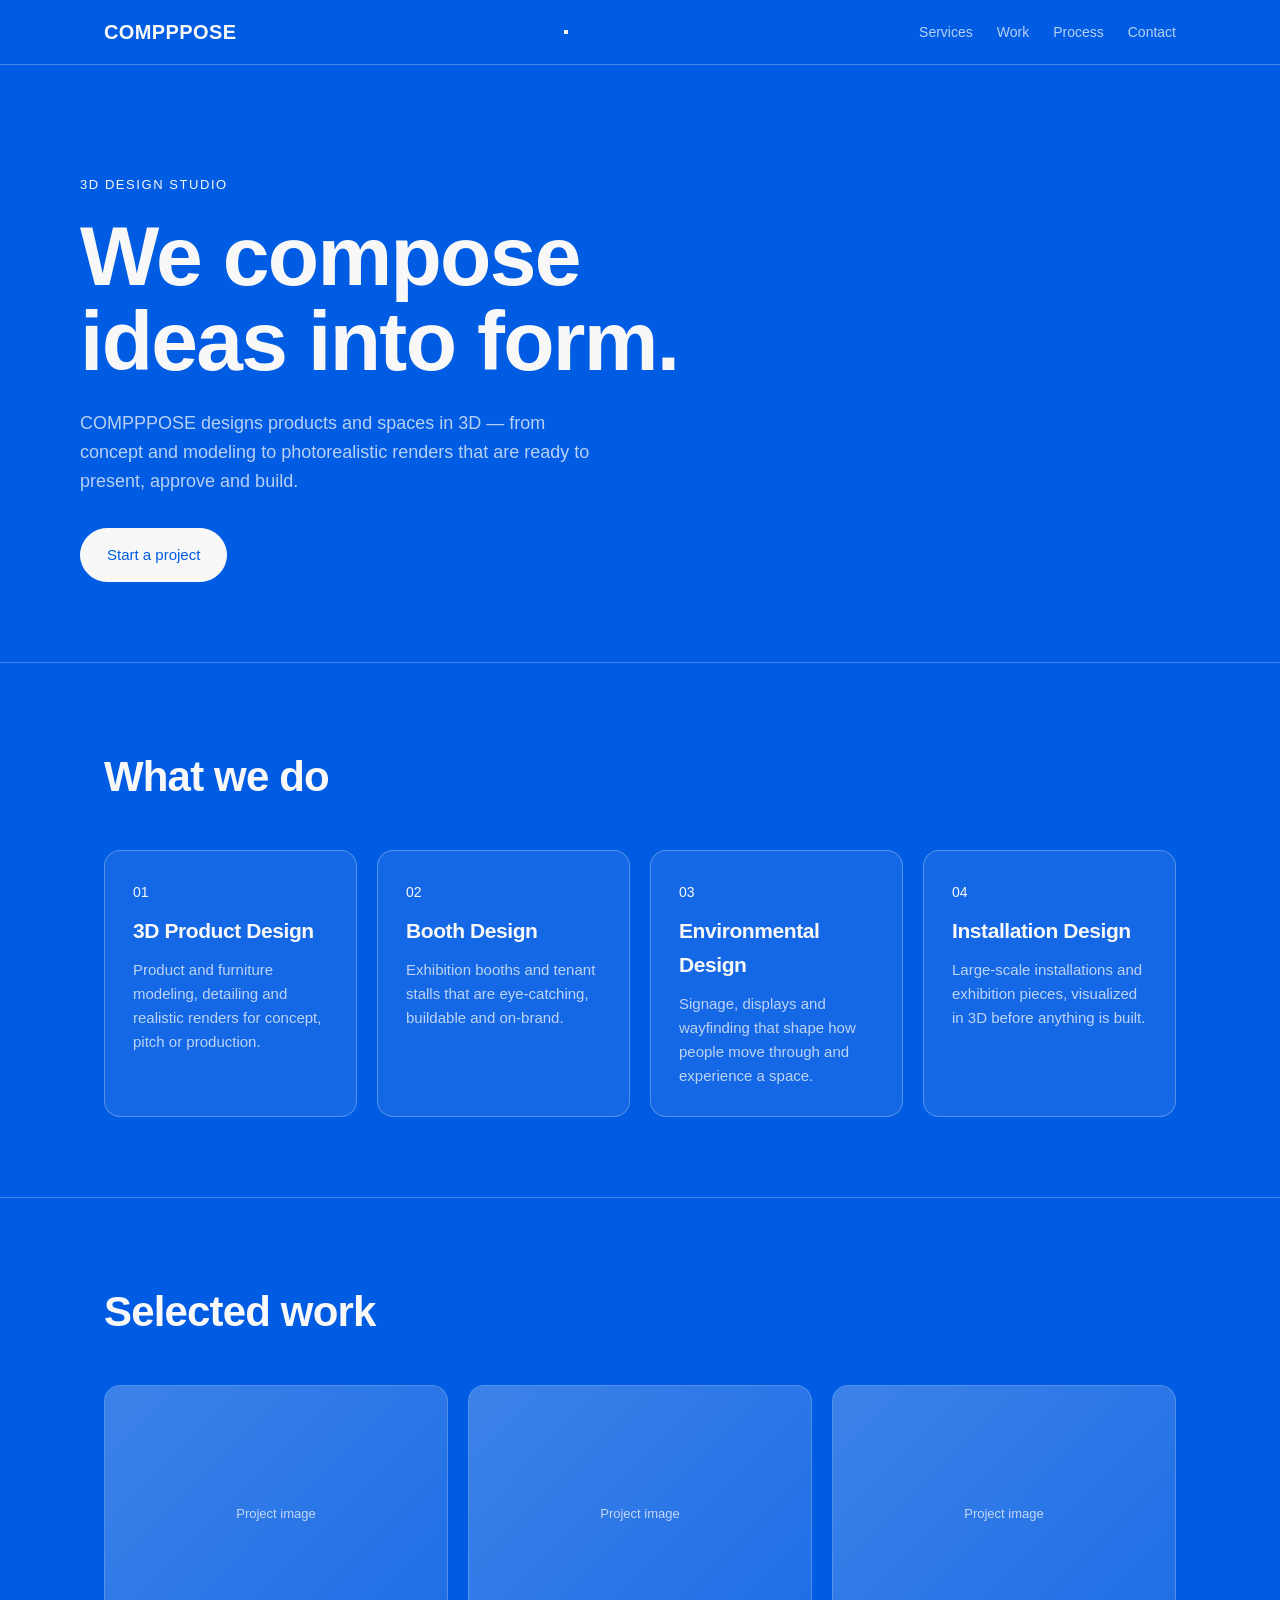
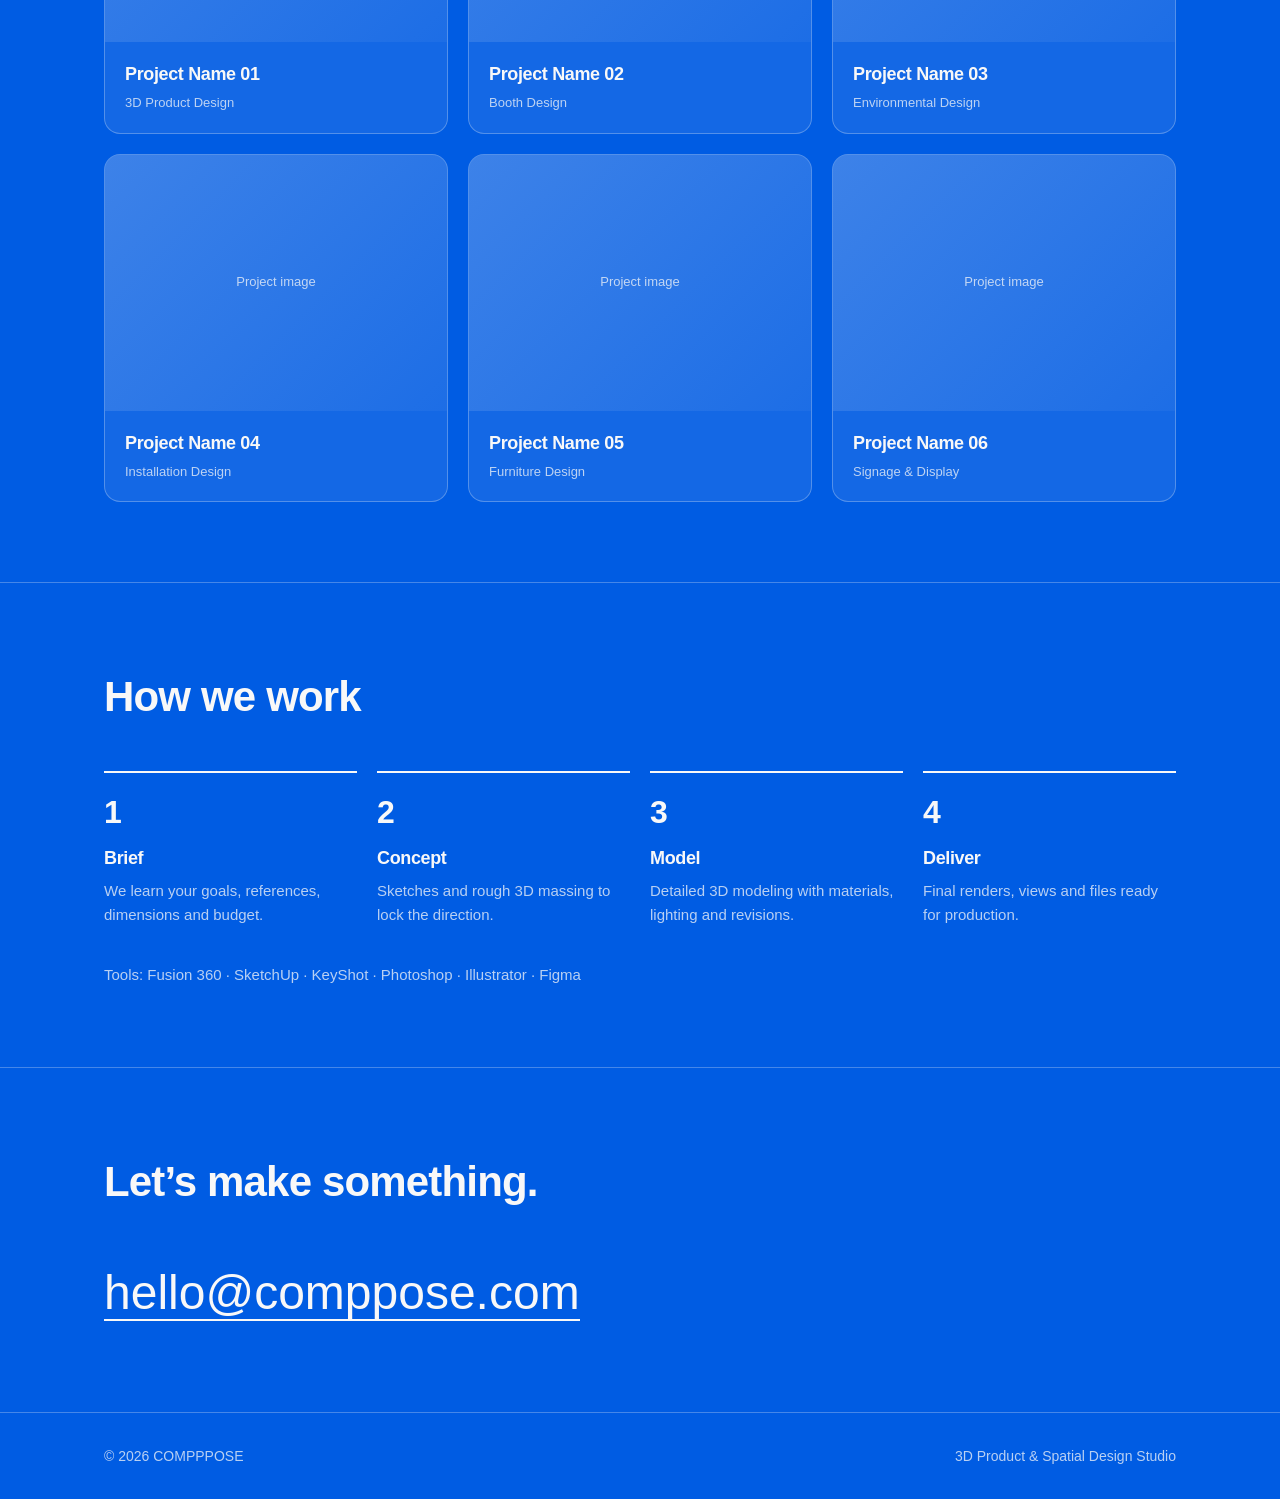
==== commit 83f7dad6: "Improve mobile navigation and hero spacing" ====
--- a/index.html
+++ b/index.html
@@ -11,7 +11,10 @@
 <body>
 <header><div class="wrap">
   <a class="logo" href="#top">COMPPPOSE</a>
-  <nav><a href="#services">Services</a><a href="#work">Work</a><a href="#process">Process</a><a href="#contact">Contact</a></nav>
+  <button class="menu-toggle" type="button" aria-label="Open navigation menu" aria-controls="primary-nav" aria-expanded="false">
+    <span></span><span></span><span></span>
+  </button>
+  <nav id="primary-nav"><a href="#services">Services</a><a href="#work">Work</a><a href="#process">Process</a><a href="#contact">Contact</a></nav>
 </div></header>
 
 <main id="top">
@@ -36,7 +39,7 @@
   <h2>Selected work</h2>
   <div class="grid work">
     <!-- Replace each placeholder: put your render in /images and uncomment the <img> line -->
-    <a class="item" href="projects/project-01.html"><div class="thumb">Project image<!-- <img src="images/project-01/cover.jpg" alt="Project Name 01"> --></div><div class="cap"><h3>Project Name 01</h3><span>3D Product Design</span></div></a>
+    <a class="item" href="project-01.html"><div class="thumb">Project image<!-- <img src="images/project-01/cover.jpg" alt="Project Name 01"> --></div><div class="cap"><h3>Project Name 01</h3><span>3D Product Design</span></div></a>
     <a class="item" href="#"><div class="thumb">Project image<!-- <img src="images/project-2.jpg" alt="Project 2"> --></div><div class="cap"><h3>Project Name 02</h3><span>Booth Design</span></div></a>
     <a class="item" href="#"><div class="thumb">Project image<!-- <img src="images/project-3.jpg" alt="Project 3"> --></div><div class="cap"><h3>Project Name 03</h3><span>Environmental Design</span></div></a>
     <a class="item" href="#"><div class="thumb">Project image<!-- <img src="images/project-4.jpg" alt="Project 4"> --></div><div class="cap"><h3>Project Name 04</h3><span>Installation Design</span></div></a>
@@ -63,5 +66,32 @@
 </main>
 
 <footer><div class="wrap"><span>© <script>document.write(new Date().getFullYear())</script> COMPPPOSE</span><span>3D Product &amp; Spatial Design Studio</span></div></footer>
+
+<script>
+(() => {
+  const toggle = document.querySelector('.menu-toggle');
+  const nav = document.querySelector('#primary-nav');
+  if (!toggle || !nav) return;
+
+  const closeMenu = () => {
+    toggle.setAttribute('aria-expanded', 'false');
+    toggle.setAttribute('aria-label', 'Open navigation menu');
+    nav.classList.remove('is-open');
+  };
+
+  toggle.addEventListener('click', () => {
+    const isOpen = toggle.getAttribute('aria-expanded') === 'true';
+    toggle.setAttribute('aria-expanded', String(!isOpen));
+    toggle.setAttribute('aria-label', isOpen ? 'Open navigation menu' : 'Close navigation menu');
+    nav.classList.toggle('is-open', !isOpen);
+  });
+
+  nav.querySelectorAll('a').forEach(link => link.addEventListener('click', closeMenu));
+  document.addEventListener('keydown', event => {
+    if (event.key === 'Escape') closeMenu();
+  });
+})();
+</script>
+
 </body>
 </html>
